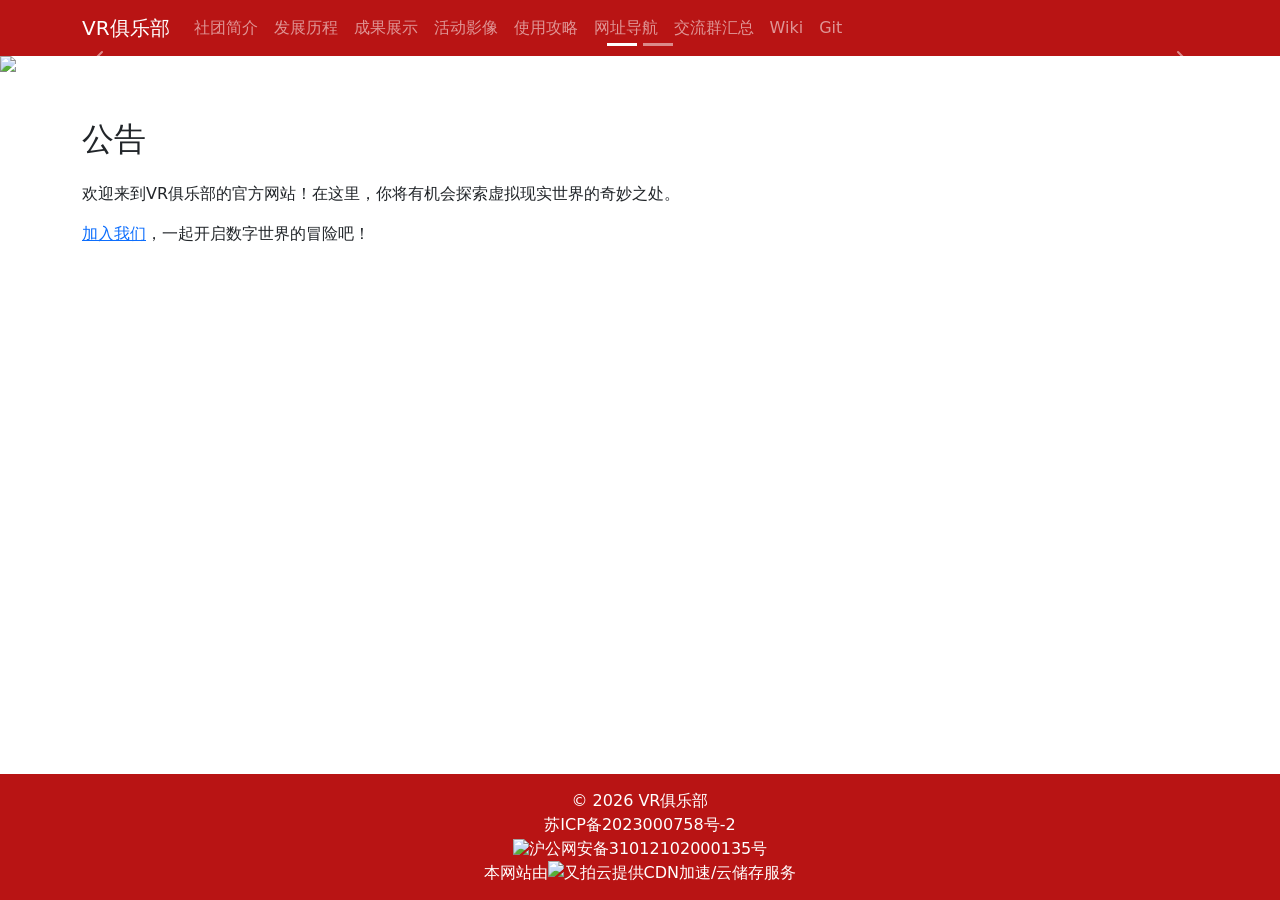
==== index.html @ add3dfec "update dh & qqlink" ====
<!DOCTYPE html>
<html lang="zh-CN">
<head>
    <meta charset="UTF-8">
    <meta name="viewport" content="width=device-width, initial-scale=1.0">
    <title>华东理工大学VR俱乐部</title>
    <link rel="stylesheet" href="https://mirrors.sustech.edu.cn/cdnjs/ajax/libs/bootstrap/5.2.3/css/bootstrap.min.css">
    <style>
        body {
            display: flex;
            flex-direction: column;
            min-height: 100vh;
            margin: 0;
        }

        .content {
            flex: 1;
            padding-bottom: 60px; /* 为页脚腾出空间 */
        }

        footer {
            background-color: #b81414;
            color: #fff;
            text-align: center;
            padding: 15px 0;
            position: relative;
        }
        .logo-img {
            max-width: 66px; /* 调整图片的最大宽度 */
            height: auto;
            vertical-align: middle; /* 垂直居中对齐，使图片与文字对齐 */
            margin-right: 0px; /* 可根据需要调整图片和文字之间的间距 */
        }
    </style>
</head>
<body>
    <nav class="navbar navbar-expand-lg navbar-dark" style="background-color: #b81414;">
        <div class="container">
            <a class="navbar-brand" href="/">VR俱乐部</a>
            <button class="navbar-toggler" type="button" data-bs-toggle="collapse" data-bs-target="#navbarNav" aria-controls="navbarNav" aria-expanded="false" aria-label="Toggle navigation">
                <span class="navbar-toggler-icon"></span>
            </button>
            <div class="collapse navbar-collapse" id="navbarNav">
                <ul class="navbar-nav ml-auto">
                    <li class="nav-item">
                        <a class="nav-link" href="about.html">社团简介</a>
                    </li>
                    <li class="nav-item">
                        <a class="nav-link" href="history.html">发展历程</a>
                    </li>
                    <li class="nav-item">
                        <a class="nav-link" href="cgzs.html">成果展示</a>
                    </li>
                    <li class="nav-item">
                        <a class="nav-link" href="http://pan-xw.ecustvr.top/s/47Ik">活动影像</a>
                    </li>
                    <li class="nav-item">
                        <a class="nav-link" href="https://mp.weixin.qq.com/mp/appmsgalbum?action=getalbum&__biz=MzIzMDU3NzQ1MQ==&scene=1&album_id=2927847544494440450&count=3#wechat_redirect">使用攻略</a>
                    </li>
                    <li class="nav-item">
                        <a class="nav-link" href="dh.html">网址导航</a>
                    </li>
                    <li class="nav-item">
                        <a class="nav-link" href="qq-groups.html">交流群汇总</a>
                    </li>
                    <li class="nav-item">
                        <a class="nav-link" href="https://wiki.ecustvr.top/">Wiki</a>
                    </li>
                    <li class="nav-item">
                        <a class="nav-link" href="http://git.ecustvr.top/">Git</a>
                    </li>
                </ul>
            </div>
        </div>
    </nav>

    <!-- 轮播 -->
    <div id="demo" class="carousel slide" data-bs-ride="carousel">
    
        <!-- 指示符 -->
        <div class="carousel-indicators">
            <button type="button" data-bs-target="#demo" data-bs-slide-to="0" class="active"></button>
            <button type="button" data-bs-target="#demo" data-bs-slide-to="1"></button>
        </div>
        
        <!-- 轮播图片 -->
        <div class="carousel-inner">
            <div class="carousel-item active">
            <a target="_blank" href="https://qm.qq.com/q/fnVh1usmPK"><img decoding="async" src="img/cover1.png" class="d-block" style="width:100%"></a>
            </div>
            <div class="carousel-item">
            <a target="_blank" href="https://qm.qq.com/q/fnVh1usmPK"><img decoding="async" src="img/cover2.png" class="d-block" style="width:100%"></a>
            </div>
        </div>
        
        <!-- 左右切换按钮 -->
        <button class="carousel-control-prev" type="button" data-bs-target="#demo" data-bs-slide="prev">
            <span class="carousel-control-prev-icon"></span>
        </button>
        <button class="carousel-control-next" type="button" data-bs-target="#demo" data-bs-slide="next">
            <span class="carousel-control-next-icon"></span>
        </button>
    </div>

    <div class="content container py-5">
        <h2 class="mb-4">公告</h2>
        <p>欢迎来到VR俱乐部的官方网站！在这里，你将有机会探索虚拟现实世界的奇妙之处。</p>
        <p><a target="_blank" href="https://qm.qq.com/q/fnVh1usmPK">加入我们</a>，一起开启数字世界的冒险吧！</p>
    </div>
    
    <footer>
        <script type="text/javascript">
            var currentYear = new Date().getFullYear();
            document.write('&copy; ' + currentYear + ' VR俱乐部 <a class="nav-link" href="https://beian.miit.gov.cn/" target="_blank">苏ICP备2023000758号-2</a> <a class="nav-link" target="_blank" href="https://www.beian.gov.cn/portal/registerSystemInfo?recordcode=31012102000135" style="display:inline-block;text-decoration:none;height:20px;line-height:20px;"><img src="https://beian.mps.gov.cn/img/ghs.png" style="float:left;"/>沪公网安备31012102000135号</p></a><a class="nav-link" href="https://www.upyun.com/?utm_source=lianmeng&utm_medium=referral" target="_blank">本网站由<img src="/img/upyun.png" alt="又拍云" class="logo-img img-fluid">提供CDN加速/云储存服务</a>');
        </script>
    </footer>

    <script src="https://mirrors.sustech.edu.cn/cdnjs/ajax/libs/popper.js/2.10.2/umd/popper.min.js"></script>
    <script src="https://mirrors.sustech.edu.cn/cdnjs/ajax/libs/bootstrap/5.2.3/js/bootstrap.min.js"></script>
</body>
</html>
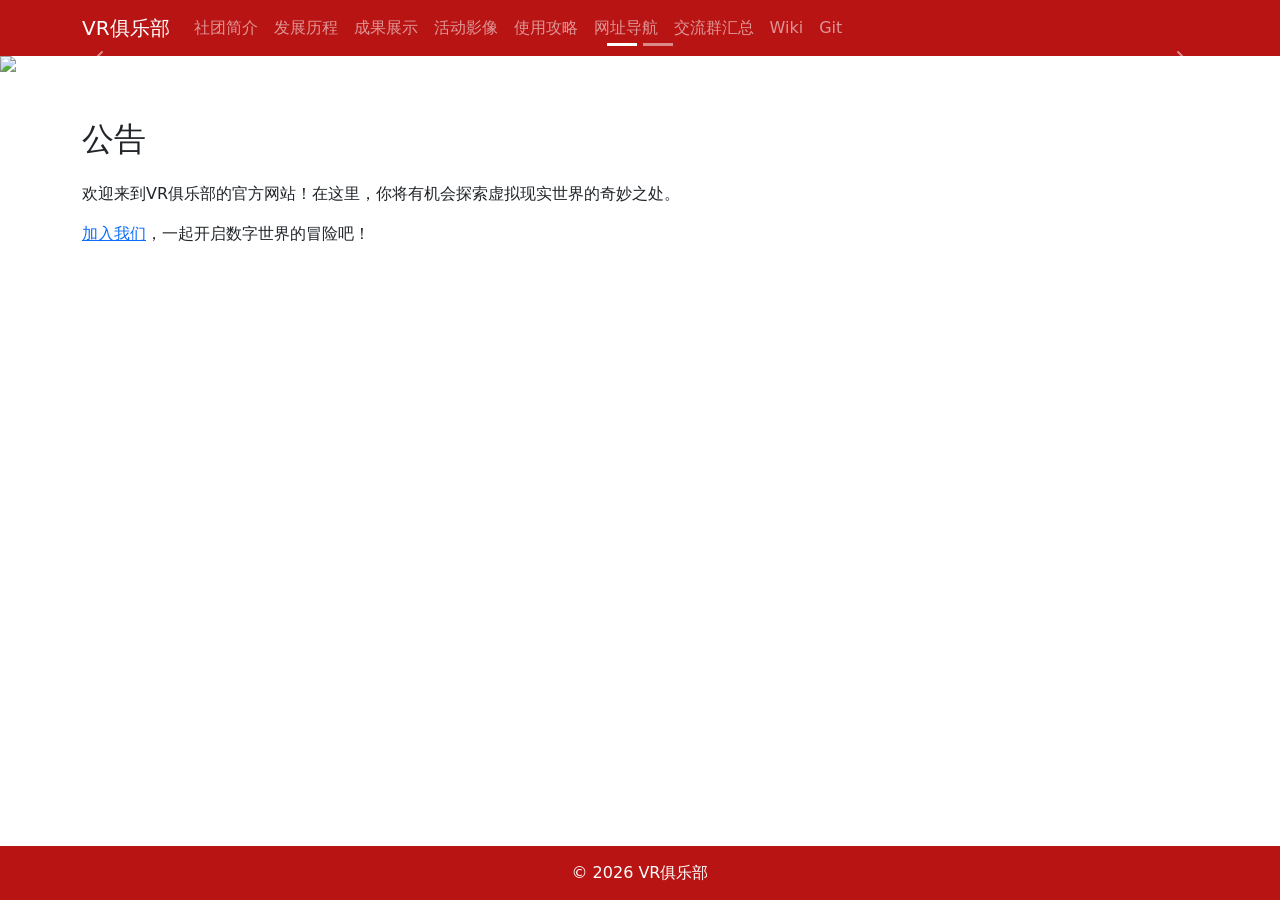
==== commit c1e34740: "备案号条件显示" ====
--- a/index.html
+++ b/index.html
@@ -111,7 +111,16 @@
     <footer>
         <script type="text/javascript">
             var currentYear = new Date().getFullYear();
-            document.write('&copy; ' + currentYear + ' VR俱乐部 <a class="nav-link" href="https://beian.miit.gov.cn/" target="_blank">苏ICP备2023000758号-2</a> <a class="nav-link" target="_blank" href="https://www.beian.gov.cn/portal/registerSystemInfo?recordcode=31012102000135" style="display:inline-block;text-decoration:none;height:20px;line-height:20px;"><img src="https://beian.mps.gov.cn/img/ghs.png" style="float:left;"/>沪公网安备31012102000135号</p></a><a class="nav-link" href="https://www.upyun.com/?utm_source=lianmeng&utm_medium=referral" target="_blank">本网站由<img src="/img/upyun.png" alt="又拍云" class="logo-img img-fluid">提供CDN加速/云储存服务</a>');
+            var hostname = window.location.hostname;
+            var footerContent = '&copy; ' + currentYear + ' VR俱乐部 ';
+            
+            // 只在www.ecustvr.top域名下显示备案号以及赞助信息
+            if (hostname === 'www.ecustvr.top') {
+                footerContent += '<a class="nav-link" href="https://beian.miit.gov.cn/" target="_blank">苏ICP备2023000758号-2</a> <a class="nav-link" target="_blank" href="https://www.beian.gov.cn/portal/registerSystemInfo?recordcode=31012102000135" style="display:inline-block;text-decoration:none;height:20px;line-height:20px;"><img src="https://beian.mps.gov.cn/img/ghs.png" style="float:left;"/>沪公网安备31012102000135号</p></a>';
+                footerContent += '<a class="nav-link" href="https://www.upyun.com/?utm_source=lianmeng&utm_medium=referral" target="_blank">本网站由<img src="/img/upyun.png" alt="又拍云" class="logo-img img-fluid">提供CDN加速/云储存服务</a>';
+            }
+            
+            document.write(footerContent);
         </script>
     </footer>
 
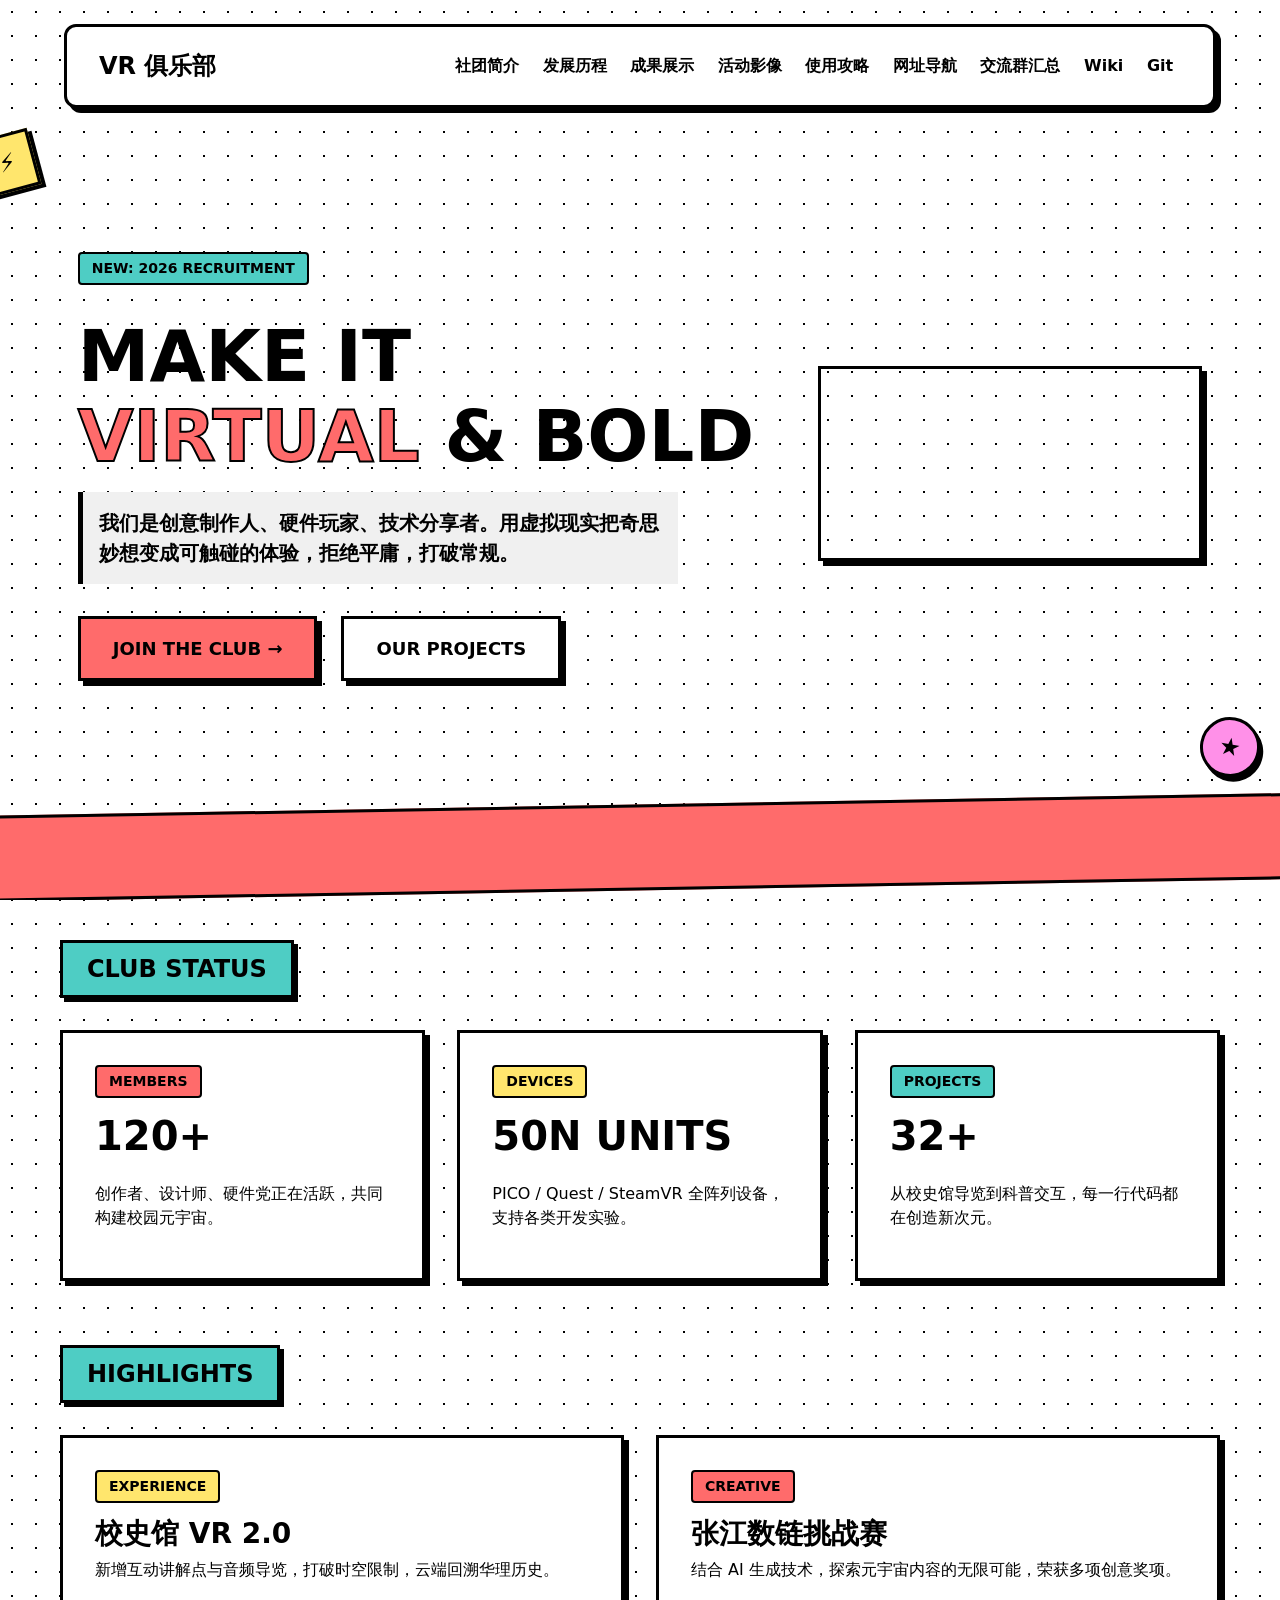
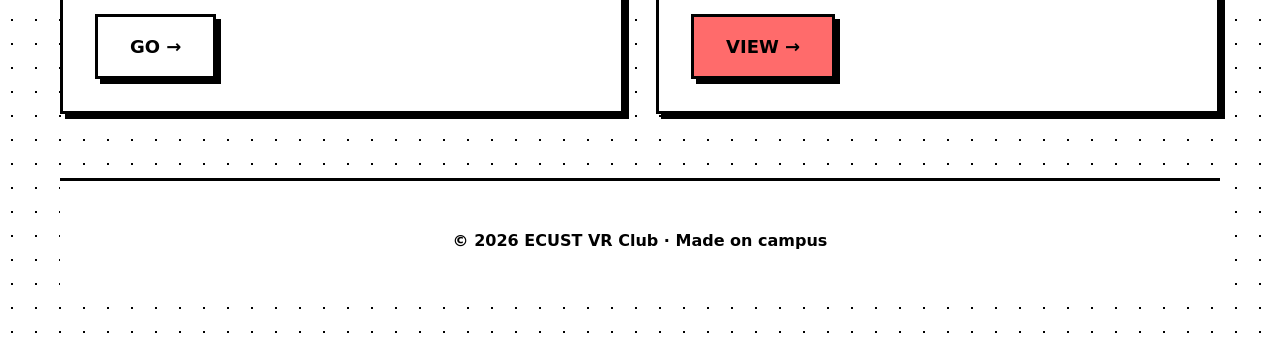
==== commit 0ea0deb0: "新时代" ====
--- a/index.html
+++ b/index.html
@@ -1,130 +1,130 @@
-<!DOCTYPE html>
+﻿<!DOCTYPE html>
 <html lang="zh-CN">
 <head>
     <meta charset="UTF-8">
     <meta name="viewport" content="width=device-width, initial-scale=1.0">
     <title>华东理工大学VR俱乐部</title>
     <link rel="stylesheet" href="https://mirrors.sustech.edu.cn/cdnjs/ajax/libs/bootstrap/5.2.3/css/bootstrap.min.css">
-    <style>
-        body {
-            display: flex;
-            flex-direction: column;
-            min-height: 100vh;
-            margin: 0;
-        }
-
-        .content {
-            flex: 1;
-            padding-bottom: 60px; /* 为页脚腾出空间 */
-        }
-
-        footer {
-            background-color: #b81414;
-            color: #fff;
-            text-align: center;
-            padding: 15px 0;
-            position: relative;
-        }
-        .logo-img {
-            max-width: 66px; /* 调整图片的最大宽度 */
-            height: auto;
-            vertical-align: middle; /* 垂直居中对齐，使图片与文字对齐 */
-            margin-right: 0px; /* 可根据需要调整图片和文字之间的间距 */
-        }
-    </style>
+    <link rel="stylesheet" href="css/brutal.css">
+    <link rel="stylesheet" href="css/decorations.css">
 </head>
 <body>
-    <nav class="navbar navbar-expand-lg navbar-dark" style="background-color: #b81414;">
-        <div class="container">
-            <a class="navbar-brand" href="/">VR俱乐部</a>
-            <button class="navbar-toggler" type="button" data-bs-toggle="collapse" data-bs-target="#navbarNav" aria-controls="navbarNav" aria-expanded="false" aria-label="Toggle navigation">
-                <span class="navbar-toggler-icon"></span>
-            </button>
-            <div class="collapse navbar-collapse" id="navbarNav">
-                <ul class="navbar-nav ml-auto">
-                    <li class="nav-item">
-                        <a class="nav-link" href="about.html">社团简介</a>
-                    </li>
-                    <li class="nav-item">
-                        <a class="nav-link" href="history.html">发展历程</a>
-                    </li>
-                    <li class="nav-item">
-                        <a class="nav-link" href="cgzs.html">成果展示</a>
-                    </li>
-                    <li class="nav-item">
-                        <a class="nav-link" href="http://pan-xw.ecustvr.top/s/47Ik">活动影像</a>
-                    </li>
-                    <li class="nav-item">
-                        <a class="nav-link" href="https://mp.weixin.qq.com/mp/appmsgalbum?action=getalbum&__biz=MzIzMDU3NzQ1MQ==&scene=1&album_id=2927847544494440450&count=3#wechat_redirect">使用攻略</a>
-                    </li>
-                    <li class="nav-item">
-                        <a class="nav-link" href="dh.html">网址导航</a>
-                    </li>
-                    <li class="nav-item">
-                        <a class="nav-link" href="qq-groups.html">交流群汇总</a>
-                    </li>
-                    <li class="nav-item">
-                        <a class="nav-link" href="https://wiki.ecustvr.top/">Wiki</a>
-                    </li>
-                    <li class="nav-item">
-                        <a class="nav-link" href="http://git.ecustvr.top/">Git</a>
-                    </li>
-                </ul>
+    <div class="nb-landing">
+        <nav class="nb-nav">
+            <a class="navbar-brand" href="index.html">VR 俱乐部</a>
+            <div class="d-flex flex-wrap gap-2">
+                <a class="nav-link" href="about.html">社团简介</a>
+                <a class="nav-link" href="history.html">发展历程</a>
+                <a class="nav-link" href="cgzs.html">成果展示</a>
+                <a class="nav-link" href="hdyx.html">活动影像</a>
+                <a class="nav-link" href="notice.html">使用攻略</a>
+                <a class="nav-link" href="dh.html">网址导航</a>
+                <a class="nav-link" href="qq-groups.html">交流群汇总</a>
+                <a class="nav-link" target="_blank" href="https://wiki.ecustvr.top/">Wiki</a>
+                <a class="nav-link" target="_blank" href="http://git.ecustvr.top/">Git</a>
+            </div>
+        </nav>
+
+        <header class="nb-hero">
+            <div class="nb-sticker sticker-1">⚡</div>
+            
+            <div class="nb-hero-content">
+                <span class="nb-chip nb-chip-blue" style="margin-bottom: 2rem; width: fit-content;">NEW: 2026 RECRUITMENT</span>
+                
+                <h1>MAKE IT <br><span style="color: var(--primary); -webkit-text-stroke: 2px var(--ink); background: transparent; border: none; box-shadow: none; transform: none; padding: 0;">VIRTUAL</span> & BOLD</h1>
+                
+                <p>我们是创意制作人、硬件玩家、技术分享者。用虚拟现实把奇思妙想变成可触碰的体验，拒绝平庸，打破常规。</p>
+                
+                <div class="d-flex flex-wrap gap-4">
+                    <a class="nb-btn primary" target="_blank" href="https://qm.qq.com/q/fnVh1usmPK">JOIN THE CLUB →</a>
+                    <a class="nb-btn secondary" href="cgzs.html">OUR PROJECTS</a>
+                </div>
+            </div>
+            
+            <div class="nb-hero-video">
+                <video autoplay muted loop playsinline id="hero-video">
+                    <source src="img/VR社宣传视频.mp4" type="video/mp4">
+                </video>
+            </div>
+
+            <div class="nb-sticker sticker-2">★</div>
+        </header>
+
+        <div class="nb-marquee">
+            <div class="nb-marquee-content">
+                VR CLUB ★ CREATIVE ★ TECHNOLOGY ★ UNITY ★ UNREAL ★ WEBXR ★ INTERACTIVE ★ DESIGN ★ HARDWARE ★ VR CLUB ★ CREATIVE ★ TECHNOLOGY ★ UNITY ★ UNREAL ★ WEBXR ★ INTERACTIVE ★ DESIGN ★ HARDWARE ★
             </div>
         </div>
-    </nav>
-
-    <!-- 轮播 -->
-    <div id="demo" class="carousel slide" data-bs-ride="carousel">
-    
-        <!-- 指示符 -->
-        <div class="carousel-indicators">
-            <button type="button" data-bs-target="#demo" data-bs-slide-to="0" class="active"></button>
-            <button type="button" data-bs-target="#demo" data-bs-slide-to="1"></button>
-        </div>
-        
-        <!-- 轮播图片 -->
-        <div class="carousel-inner">
-            <div class="carousel-item active">
-            <a target="_blank" href="https://qm.qq.com/q/fnVh1usmPK"><img decoding="async" src="img/cover1.png" class="d-block" style="width:100%"></a>
-            </div>
-            <div class="carousel-item">
-            <a target="_blank" href="https://qm.qq.com/q/fnVh1usmPK"><img decoding="async" src="img/cover2.png" class="d-block" style="width:100%"></a>
-            </div>
-        </div>
-        
-        <!-- 左右切换按钮 -->
-        <button class="carousel-control-prev" type="button" data-bs-target="#demo" data-bs-slide="prev">
-            <span class="carousel-control-prev-icon"></span>
-        </button>
-        <button class="carousel-control-next" type="button" data-bs-target="#demo" data-bs-slide="next">
-            <span class="carousel-control-next-icon"></span>
-        </button>
     </div>
 
-    <div class="content container py-5">
-        <h2 class="mb-4">公告</h2>
-        <p>欢迎来到VR俱乐部的官方网站！在这里，你将有机会探索虚拟现实世界的奇妙之处。</p>
-        <p><a target="_blank" href="https://qm.qq.com/q/fnVh1usmPK">加入我们</a>，一起开启数字世界的冒险吧！</p>
+    <div class="nb-shell">
+        <section class="nb-section">
+            <span class="nb-title">CLUB STATUS</span>
+            <div class="nb-grid">
+                <div class="nb-card">
+                    <div class="nb-chip nb-chip-pink">MEMBERS</div>
+                    <h2>120+</h2>
+                    <p>创作者、设计师、硬件党正在活跃，共同构建校园元宇宙。</p>
+                </div>
+                <div class="nb-card">
+                    <div class="nb-chip nb-chip-yellow">DEVICES</div>
+                    <h2>50n UNITS</h2>
+                    <p>PICO / Quest / SteamVR 全阵列设备，支持各类开发实验。</p>
+                </div>
+                <div class="nb-card">
+                    <div class="nb-chip nb-chip-blue">PROJECTS</div>
+                    <h2>32+</h2>
+                    <p>从校史馆导览到科普交互，每一行代码都在创造新次元。</p>
+                </div>
+            </div>
+        </section>
+
+        <section class="nb-section">
+            <span class="nb-title">HIGHLIGHTS</span>
+            <div class="nb-grid">
+                <div class="nb-card">
+                    <div class="nb-chip nb-chip-yellow">EXPERIENCE</div>
+                    <h3>校史馆 VR 2.0</h3>
+                    <p>新增互动讲解点与音频导览，打破时空限制，云端回溯华理历史。</p>
+                    <a class="nb-btn secondary mt-3" target="_blank" href="https://www.720yun.com/t/b0vksq1bpqw?scene_id=48714823">GO →</a>
+                </div>
+                <div class="nb-card">
+                    <div class="nb-chip nb-chip-pink">CREATIVE</div>
+                    <h3>张江数链挑战赛</h3>
+                    <p>结合 AI 生成技术，探索元宇宙内容的无限可能，荣获多项创意奖项。</p>
+                    <a class="nb-btn primary mt-3" target="_blank" href="https://news.qq.com/rain/a/20241129A083DP00">VIEW →</a>
+                </div>
+            </div>
+        </section>
+
+        <footer class="nb-foot" id="footer"></footer>
     </div>
-    
-    <footer>
-        <script type="text/javascript">
-            var currentYear = new Date().getFullYear();
-            var hostname = window.location.hostname;
-            var footerContent = '&copy; ' + currentYear + ' VR俱乐部 ';
-            
-            // 只在www.ecustvr.top域名下显示备案号以及赞助信息
-            if (hostname === 'www.ecustvr.top') {
-                footerContent += '<a class="nav-link" href="https://beian.miit.gov.cn/" target="_blank">苏ICP备2023000758号-2</a> <a class="nav-link" target="_blank" href="https://www.beian.gov.cn/portal/registerSystemInfo?recordcode=31012102000135" style="display:inline-block;text-decoration:none;height:20px;line-height:20px;"><img src="https://beian.mps.gov.cn/img/ghs.png" style="float:left;"/>沪公网安备31012102000135号</p></a>';
-                footerContent += '<a class="nav-link" href="https://www.upyun.com/?utm_source=lianmeng&utm_medium=referral" target="_blank">本网站由<img src="/img/upyun.png" alt="又拍云" class="logo-img img-fluid">提供CDN加速/云储存服务</a>';
-            }
-            
-            document.write(footerContent);
-        </script>
-    </footer>
 
+
+    <script>
+        // 动态生成页脚内容的脚本
+        // 功能说明：
+        // 1. 获取当前年份用于版权声明
+        // 2. 检测当前域名是否为正式域名（www.ecustvr.top）
+        // 3. 如果是正式域名，则在页脚追加备案号、公安备案号和CDN服务商信息
+        // 4. 将生成的页脚内容插入到id为'footer'的DOM元素中
+
+        const year = new Date().getFullYear();
+        const host = window.location.hostname;
+        let footerContent = `© ${year} ECUST VR Club · Made on campus`;
+        if (host === 'www.ecustvr.top') {
+            footerContent += ` · <a href="https://beian.miit.gov.cn/" target="_blank">苏ICP备2023000758号-2</a> · <a href="https://www.beian.gov.cn/portal/registerSystemInfo?recordcode=31012102000135" target="_blank">沪公网安备31012102000135号</a> · <a href="https://cloud.tencent.com/product/teo" target="_blank">CDN by Tencent EdgeOne</a>`;
+        }
+        document.getElementById('footer').innerHTML = footerContent;
+
+        // 设置宣传视频播放速度
+        document.getElementById('hero-video').playbackRate = 0.5;
+    </script>
+
+
+    <!-- Popper.js: Bootstrap 下拉菜单、工具提示等组件的定位引擎 -->
     <script src="https://mirrors.sustech.edu.cn/cdnjs/ajax/libs/popper.js/2.10.2/umd/popper.min.js"></script>
+    <!-- Bootstrap JavaScript: 提供响应式导航栏折叠等交互功能 -->
     <script src="https://mirrors.sustech.edu.cn/cdnjs/ajax/libs/bootstrap/5.2.3/js/bootstrap.min.js"></script>
 </body>
-</html>+</html>
--- a/css/brutal.css
+++ b/css/brutal.css
@@ -0,0 +1,550 @@
+:root {
+  --ink: #000000;
+  --paper: #ffffff;
+  --primary: rgb(255, 107, 107);
+  --accent-yellow: rgb(255, 230, 109);
+  --accent-teal: rgb(78, 205, 196);
+  --accent-pink: rgb(255, 144, 232);
+  --border-width: 3px;
+  --shadow-offset: 5px;
+  --font-sans: "Public Sans", "Inter", system-ui, -apple-system, sans-serif;
+  --font-mono: "JetBrains Mono", monospace;
+  --transition: 150ms cubic-bezier(0.4, 0, 0.2, 1);
+}
+
+* {
+  box-sizing: border-box;
+  margin: 0;
+  padding: 0;
+}
+
+body {
+  font-family: var(--font-sans);
+  background-color: var(--paper);
+  /* Dot pattern background */
+  background-image: radial-gradient(var(--ink) 1px, transparent 0);
+  background-size: 24px 24px;
+  color: var(--ink);
+  line-height: 1.5;
+  overflow-x: hidden;
+}
+
+.nb-shell {
+  max-width: 1200px;
+  margin: 0 auto;
+  padding: 40px 20px;
+}
+
+/* Typography */
+h1, h2, h3, h4 {
+  font-weight: 900;
+  text-transform: uppercase;
+  line-height: 1.1;
+}
+
+h1 { font-size: clamp(2.5rem, 8vw, 4.5rem); margin-bottom: 1rem; }
+h2 { font-size: 2.5rem; margin-bottom: 1.5rem; }
+
+/* Components */
+.nb-landing {
+  height: 100vh;
+  display: flex;
+  flex-direction: column;
+  overflow: hidden;
+  width: 100vw;
+  padding: 0 0 0.3rem;
+}
+
+.nb-nav {
+  display: flex;
+  justify-content: space-between;
+  align-items: center;
+  background: var(--paper);
+  border: var(--border-width) solid var(--ink);
+  padding: 1rem 2rem;
+  margin: 1.5rem 4rem 1rem;
+  border-radius: 12px;
+  box-shadow: var(--shadow-offset) var(--shadow-offset) 0 var(--ink);
+  flex-shrink: 0;
+  z-index: 20;
+}
+
+.navbar-brand {
+  font-size: 1.5rem;
+  font-weight: 900;
+  text-decoration: none;
+  color: var(--ink);
+}
+
+.nav-link {
+  font-weight: 800;
+  text-decoration: none;
+  color: var(--ink);
+  padding: 0.5rem 0.3rem;
+  border: var(--border-width) solid transparent;
+  transition: var(--transition);
+  border-radius: 8px;
+}
+
+.nav-link:hover, .nav-link.active {
+  background: var(--accent-yellow);
+  border-color: var(--ink);
+  box-shadow: 3px 3px 0 var(--ink);
+  transform: translate(-2px, -2px);
+}
+
+.nb-hero {
+  flex-grow: 1;
+  //background: var(--paper);
+  padding: 0 4rem;
+  position: relative;
+  display: flex;
+  flex-direction: row;
+  justify-content: center;
+  align-items: center;
+  gap: 4rem;
+  border: none;
+  border-radius: 0;
+  box-shadow: none;
+  margin-bottom: 0;
+}
+
+.nb-hero-video {
+  flex-shrink: 0;
+}
+
+.nb-hero-video video {
+  width: clamp(280px, 30vw, 480px);
+  height: auto;
+  border: var(--border-width) solid var(--ink);
+  box-shadow: var(--shadow-offset) var(--shadow-offset) 0 var(--ink);
+}
+
+.nb-hero-content {
+  display: flex;
+  flex-direction: column;
+  align-items: flex-start;
+}
+
+.nb-hero h1 {
+  position: relative;
+  z-index: 2;
+}
+
+.nb-hero p {
+  font-size: 1.25rem;
+  font-weight: 600;
+  max-width: 600px;
+  margin-bottom: 2rem;
+  background: #f0f0f0;
+  padding: 1rem;
+  border-left: 5px solid var(--ink);
+}
+
+.nb-btn {
+  display: inline-block;
+  padding: 1rem 2rem;
+  font-size: 1.125rem;
+  font-weight: 900;
+  text-decoration: none;
+  color: var(--ink);
+  background: var(--paper);
+  border: var(--border-width) solid var(--ink);
+  box-shadow: var(--shadow-offset) var(--shadow-offset) 0 var(--ink);
+  transition: var(--transition);
+  cursor: pointer;
+}
+
+.nb-btn.primary { background: var(--primary); }
+.nb-btn.secondary { background: var(--paper); }
+.nb-btn:active {
+  transform: translate(2px, 2px);
+  box-shadow: 2px 2px 0 var(--ink);
+}
+
+.nb-section {
+  margin-bottom: 4rem;
+}
+
+.nb-title {
+  display: inline-block;
+  font-size: 1.5rem;
+  font-weight: 900;
+  background: var(--accent-teal);
+  padding: 0.5rem 1.5rem;
+  border: var(--border-width) solid var(--ink);
+  box-shadow: 4px 4px 0 var(--ink);
+  margin-bottom: 2rem;
+}
+
+.nb-grid {
+  display: grid;
+  grid-template-columns: repeat(auto-fit, minmax(300px, 1fr));
+  gap: 2rem;
+  align-items: start;
+  grid-auto-rows: auto;
+  grid-auto-flow: dense;
+}
+
+.nb-card {
+  background: var(--paper);
+  border: var(--border-width) solid var(--ink);
+  padding: 2rem;
+  box-shadow: var(--shadow-offset) var(--shadow-offset) 0 var(--ink);
+  transition: var(--transition);
+}
+
+/* .nb-card:hover {
+//  transform: translate(-4px, -4px);
+//  box-shadow: 10px 10px 0 var(--ink);
+}
+*/
+
+.nb-chip {
+  display: inline-block;
+  padding: 0.25rem 0.75rem;
+  font-size: 0.875rem;
+  font-weight: 900;
+  border: 2px solid var(--ink);
+  border-radius: 4px;
+  margin-bottom: 1rem;
+}
+
+.nb-chip-pink { background: var(--primary); }
+.nb-chip-yellow { background: var(--accent-yellow); }
+.nb-chip-blue { background: var(--accent-teal); }
+.nb-chip-green { background: var(--accent-pink); }
+
+/* Stickers and Decorative Elements */
+.nb-hero h1 span {
+  display: inline-block;
+  transform: rotate(-2deg);
+  background: var(--accent-yellow);
+  padding: 0 10px;
+  border: var(--border-width) solid var(--ink);
+  box-shadow: 4px 4px 0 var(--ink);
+}
+
+.nb-sticker {
+  position: absolute;
+  padding: 0.5rem 1rem;
+  font-size: 1.5rem;
+  font-weight: 900;
+  border: var(--border-width) solid var(--ink);
+  background: var(--accent-yellow);
+  box-shadow: 4px 4px 0 var(--ink);
+  z-index: 3;
+}
+
+.sticker-1 { 
+  top: 10px; 
+  left: -20px; 
+  transform: rotate(-15deg); 
+  background: var(--accent-yellow); 
+}
+
+.sticker-2 { 
+  bottom: 2rem;
+  right: 20px; 
+  transform: rotate(10deg); 
+  background: var(--accent-pink);
+  border-radius: 50%;
+  width: 60px;
+  height: 60px;
+  display: flex;
+  align-items: center;
+  justify-content: center;
+}
+
+/* Specific button styles for the hero */
+.nb-hero .nb-btn.primary {
+  background: var(--primary);
+}
+
+/* Hover & Active States */
+.nb-card, .nb-btn, .nb-nav, .nb-title, .nb-sticker {
+  transition: transform 150ms ease, box-shadow 150ms ease;
+}
+
+.nb-card:hover {
+  transform: translate(-4px, -4px) rotate(0.1deg);
+  box-shadow: 12px 12px 0 var(--ink);
+}
+
+.nb-img {
+  width: 100%;
+  height: auto;
+  border: var(--border-width) solid var(--ink);
+  box-shadow: 4px 4px 0 var(--ink);
+}
+
+.nb-divider {
+  height: 2px;
+  background: var(--ink);
+  margin: 1.5rem 0;
+}
+
+/* Input */
+.nb-input {
+  width: 100%;
+  padding: 1rem 1.5rem;
+  font-size: 1rem;
+  font-weight: 600;
+  font-family: var(--font-sans);
+  border: var(--border-width) solid var(--ink);
+  box-shadow: var(--shadow-offset) var(--shadow-offset) 0 var(--ink);
+  outline: none;
+  transition: var(--transition);
+  margin-top: 1rem;
+}
+
+.nb-input:focus {
+  box-shadow: 8px 8px 0 var(--ink);
+  transform: translate(-2px, -2px);
+}
+
+/* Link List */
+.nb-link-list {
+  display: flex;
+  flex-direction: column;
+  gap: 1.5rem;
+}
+
+.nb-link-category {
+  font-size: 1.5rem;
+  font-weight: 900;
+  background: var(--accent-teal);
+  padding: 0.5rem 1rem;
+  border: var(--border-width) solid var(--ink);
+  box-shadow: 4px 4px 0 var(--ink);
+  display: inline-block;
+  width: fit-content;
+  margin-top: 1rem;
+}
+
+.nb-link-group {
+  display: flex;
+  flex-wrap: wrap;
+  gap: 1rem;
+}
+
+.nb-link-item {
+  width: 280px;
+}
+
+.nb-link-item a {
+  display: block;
+  padding: 0.875rem 1rem;
+  font-weight: 700;
+  text-decoration: none;
+  color: var(--ink);
+  background: var(--paper);
+  border: var(--border-width) solid var(--ink);
+  box-shadow: 4px 4px 0 var(--ink);
+  transition: var(--transition);
+}
+
+.nb-link-item a:hover {
+  transform: translate(-2px, -2px);
+  box-shadow: 6px 6px 0 var(--ink);
+  background: var(--accent-yellow);
+}
+
+/* Filter Tags */
+.nb-filter-tags {
+  display: flex;
+  flex-wrap: wrap;
+  gap: 0.75rem;
+  margin-top: 1rem;
+}
+
+.nb-filter-btn {
+  padding: 0.5rem 1rem;
+  font-size: 0.875rem;
+  font-weight: 800;
+  font-family: var(--font-sans);
+  color: var(--ink);
+  background: var(--paper);
+  border: var(--border-width) solid var(--ink);
+  box-shadow: 4px 4px 0 var(--ink);
+  cursor: pointer;
+  transition: var(--transition);
+}
+
+.nb-filter-btn:hover {
+  transform: translate(-2px, -2px);
+  box-shadow: 6px 6px 0 var(--ink);
+}
+
+.nb-filter-btn.active {
+  background: var(--accent-teal);
+}
+
+/* Group Card */
+.nb-group-card {
+  display: flex;
+  gap: 1rem;
+  align-items: flex-start;
+}
+
+.nb-group-avatar {
+  flex-shrink: 0;
+}
+
+.nb-group-avatar img {
+  width: 60px;
+  height: 60px;
+  object-fit: cover;
+  border: var(--border-width) solid var(--ink);
+}
+
+.nb-group-info {
+  flex: 1;
+  min-width: 0;
+}
+
+.nb-group-info h4 {
+  font-size: 1rem;
+  font-weight: 900;
+  margin-bottom: 0.25rem;
+}
+
+.nb-group-id {
+  font-size: 0.8rem;
+  color: #666;
+  margin-bottom: 0.5rem;
+}
+
+.nb-group-desc {
+  font-size: 0.9rem;
+  color: #444;
+  margin-bottom: 0.5rem;
+  display: -webkit-box;
+  -webkit-line-clamp: 2;
+  -webkit-box-orient: vertical;
+  overflow: hidden;
+}
+
+.nb-group-meta {
+  font-size: 0.8rem;
+  color: #666;
+  margin: 0;
+}
+
+.nb-group-actions {
+  display: flex;
+  flex-direction: column;
+  gap: 0.5rem;
+  flex-shrink: 0;
+}
+
+.nb-group-actions .nb-btn {
+  padding: 0.5rem 1rem;
+  font-size: 0.875rem;
+}
+
+/* Toast */
+.nb-toast {
+  position: fixed;
+  bottom: 20px;
+  left: 50%;
+  transform: translateX(-50%) translateY(100px);
+  background: var(--accent-teal);
+  color: var(--ink);
+  padding: 0.75rem 1.5rem;
+  font-weight: 700;
+  border: var(--border-width) solid var(--ink);
+  box-shadow: 4px 4px 0 var(--ink);
+  opacity: 0;
+  transition: transform 0.3s ease, opacity 0.3s ease;
+  z-index: 1000;
+}
+
+.nb-toast.show {
+  transform: translateX(-50%) translateY(0);
+  opacity: 1;
+}
+
+@media (max-width: 768px) {
+  .nb-group-card {
+    flex-direction: column;
+    align-items: center;
+    text-align: center;
+  }
+  .nb-group-actions {
+    flex-direction: row;
+  }
+}
+
+.nb-btn:hover {
+  transform: translateY(-4px) rotate(-1deg);
+  box-shadow: 10px 10px 0 var(--ink);
+  color: var(--ink); /* 强制保持文字颜色为黑色 */
+}
+
+.nb-btn:active, .nb-card:active {
+  transform: translate(2px, 2px);
+  box-shadow: 2px 2px 0 var(--ink);
+}
+
+/* Marquee / Ribbon */
+.nb-marquee {
+  width: 150%;
+  background: var(--primary);
+  color: var(--paper);
+  padding: 1rem 0 1rem;
+  overflow: visible;
+  white-space: nowrap;
+  border-top: var(--border-width) solid var(--ink);
+  border-bottom: var(--border-width) solid var(--ink);
+  flex-shrink: 0;
+  z-index: 10;
+  position: relative;
+  top: -10px;
+  left: -10px;
+  transform: rotate(-1deg);
+
+}
+
+.nb-marquee-content {
+  display: inline-block;
+  animation: marquee 30s linear infinite;
+  font-size: 2rem;
+  font-weight: 900;
+  text-transform: uppercase;
+  letter-spacing: 2px;
+  transform: skewY(-10deg);
+}
+
+@keyframes marquee {
+  from { transform: translateX(0); }
+  to { transform: translateX(-50%); }
+}
+
+.nb-foot {
+  text-align: center;
+  padding: 3rem;
+  font-weight: 800;
+  border-top: var(--border-width) solid var(--ink);
+  background: var(--paper);
+  margin-top: 4rem;
+}
+
+@media (max-width: 768px) {
+  .nb-nav { 
+    padding: 1rem; 
+    margin: 1rem;
+    flex-direction: column;
+    gap: 1rem;
+  }
+  .nb-hero { 
+    padding: 0 2rem; 
+    flex-direction: column;
+    gap: 2rem;
+  }
+  .nb-hero-video video {
+    width: 100%;
+    max-width: 300px;
+  }
+  .nb-grid { grid-template-columns: 1fr; }
+}
--- a/css/decorations.css
+++ b/css/decorations.css
@@ -0,0 +1,334 @@
+/**
+ * Decorations.css - Neo-Brutalism 装饰性元素集合
+ * 用于为页面添加各种装饰性视觉元素
+ */
+
+/* ========================================
+   基础贴纸样式
+   ======================================== */
+.nb-sticker {
+  position: absolute;
+  padding: 0.5rem 1rem;
+  font-size: 1.5rem;
+  font-weight: 900;
+  border: var(--border-width) solid var(--ink);
+  background: var(--accent-yellow);
+  box-shadow: 4px 4px 0 var(--ink);
+  z-index: 3;
+  user-select: none;
+}
+
+/* 贴纸位置变体 */
+.sticker-1 { 
+  top: 10px; 
+  left: -20px; 
+  transform: rotate(-15deg); 
+  background: var(--accent-yellow); 
+}
+
+.sticker-2 { 
+  bottom: 2rem;
+  right: 20px; 
+  transform: rotate(10deg); 
+  background: var(--accent-pink);
+  border-radius: 50%;
+  width: 60px;
+  height: 60px;
+  display: flex;
+  align-items: center;
+  justify-content: center;
+}
+
+.sticker-3 {
+  top: 50%;
+  right: -15px;
+  transform: rotate(5deg);
+  background: var(--accent-teal);
+}
+
+.sticker-4 {
+  bottom: 10px;
+  left: 30px;
+  transform: rotate(-8deg);
+  background: var(--primary);
+}
+
+/* ========================================
+   圆形贴纸
+   ======================================== */
+.nb-sticker-circle {
+  position: absolute;
+  width: 50px;
+  height: 50px;
+  border-radius: 50%;
+  border: var(--border-width) solid var(--ink);
+  box-shadow: 4px 4px 0 var(--ink);
+  display: flex;
+  align-items: center;
+  justify-content: center;
+  font-size: 1.25rem;
+  font-weight: 900;
+  z-index: 3;
+  user-select: none;
+}
+
+.nb-sticker-circle.small { width: 40px; height: 40px; font-size: 1rem; }
+.nb-sticker-circle.large { width: 70px; height: 70px; font-size: 1.75rem; }
+
+.nb-sticker-circle.yellow { background: var(--accent-yellow); }
+.nb-sticker-circle.pink { background: var(--accent-pink); }
+.nb-sticker-circle.teal { background: var(--accent-teal); }
+.nb-sticker-circle.red { background: var(--primary); }
+
+/* ========================================
+   方形标签
+   ======================================== */
+.nb-sticker-tag {
+  position: absolute;
+  padding: 0.375rem 0.75rem;
+  font-size: 0.875rem;
+  font-weight: 900;
+  text-transform: uppercase;
+  letter-spacing: 1px;
+  border: var(--border-width) solid var(--ink);
+  box-shadow: 3px 3px 0 var(--ink);
+  z-index: 3;
+  user-select: none;
+}
+
+.nb-sticker-tag.yellow { background: var(--accent-yellow); }
+.nb-sticker-tag.pink { background: var(--accent-pink); }
+.nb-sticker-tag.teal { background: var(--accent-teal); }
+.nb-sticker-tag.red { background: var(--primary); }
+
+/* ========================================
+   装饰性条纹
+   ======================================== */
+.nb-stripe {
+  position: absolute;
+  height: 8px;
+  background: repeating-linear-gradient(
+    90deg,
+    var(--ink) 0px,
+    var(--ink) 10px,
+    var(--accent-yellow) 10px,
+    var(--accent-yellow) 20px
+  );
+  border: 2px solid var(--ink);
+  z-index: 2;
+}
+
+.nb-stripe.horizontal { width: 100px; }
+.nb-stripe.vertical { 
+  width: 8px; 
+  height: 100px;
+  background: repeating-linear-gradient(
+    0deg,
+    var(--ink) 0px,
+    var(--ink) 10px,
+    var(--accent-yellow) 10px,
+    var(--accent-yellow) 20px
+  );
+}
+
+/* ========================================
+   装饰性圆点
+   ======================================== */
+.nb-dot {
+  position: absolute;
+  width: 12px;
+  height: 12px;
+  border-radius: 50%;
+  background: var(--ink);
+  z-index: 2;
+}
+
+.nb-dot.small { width: 8px; height: 8px; }
+.nb-dot.large { width: 20px; height: 20px; }
+
+.nb-dot.yellow { background: var(--accent-yellow); border: 2px solid var(--ink); }
+.nb-dot.pink { background: var(--accent-pink); border: 2px solid var(--ink); }
+.nb-dot.teal { background: var(--accent-teal); border: 2px solid var(--ink); }
+.nb-dot.red { background: var(--primary); border: 2px solid var(--ink); }
+
+/* 圆点组 */
+.nb-dots {
+  position: absolute;
+  display: flex;
+  gap: 6px;
+  z-index: 2;
+}
+
+.nb-dots.vertical { flex-direction: column; }
+
+/* ========================================
+   装饰性十字
+   ======================================== */
+.nb-cross {
+  position: absolute;
+  width: 24px;
+  height: 24px;
+  z-index: 2;
+}
+
+.nb-cross::before,
+.nb-cross::after {
+  content: '';
+  position: absolute;
+  background: var(--ink);
+}
+
+.nb-cross::before {
+  width: 100%;
+  height: 4px;
+  top: 50%;
+  transform: translateY(-50%);
+}
+
+.nb-cross::after {
+  width: 4px;
+  height: 100%;
+  left: 50%;
+  transform: translateX(-50%);
+}
+
+.nb-cross.small { width: 16px; height: 16px; }
+.nb-cross.large { width: 36px; height: 36px; }
+
+/* ========================================
+   装饰性箭头
+   ======================================== */
+.nb-arrow {
+  position: absolute;
+  font-size: 2rem;
+  font-weight: 900;
+  color: var(--ink);
+  z-index: 2;
+  user-select: none;
+}
+
+.nb-arrow.up::after { content: '↑'; }
+.nb-arrow.down::after { content: '↓'; }
+.nb-arrow.left::after { content: '←'; }
+.nb-arrow.right::after { content: '→'; }
+
+/* ========================================
+   装饰性波浪线
+   ======================================== */
+.nb-wave {
+  position: absolute;
+  width: 100px;
+  height: 20px;
+  background: url("data:image/svg+xml,%3Csvg xmlns='http://www.w3.org/2000/svg' viewBox='0 0 100 20'%3E%3Cpath d='M0 10 Q 12.5 0, 25 10 T 50 10 T 75 10 T 100 10' fill='none' stroke='%23000' stroke-width='3'/%3E%3C/svg%3E") repeat-x;
+  z-index: 2;
+}
+
+/* ========================================
+   装饰性星星
+   ======================================== */
+.nb-star {
+  position: absolute;
+  font-size: 1.5rem;
+  z-index: 2;
+  user-select: none;
+}
+
+.nb-star::after { content: '★'; }
+.nb-star.outline::after { content: '☆'; }
+.nb-star.small { font-size: 1rem; }
+.nb-star.large { font-size: 2.5rem; }
+
+.nb-star.yellow { color: var(--accent-yellow); -webkit-text-stroke: 1px var(--ink); }
+.nb-star.pink { color: var(--accent-pink); -webkit-text-stroke: 1px var(--ink); }
+.nb-star.teal { color: var(--accent-teal); -webkit-text-stroke: 1px var(--ink); }
+
+/* ========================================
+   装饰性闪电
+   ======================================== */
+.nb-bolt {
+  position: absolute;
+  font-size: 2rem;
+  z-index: 2;
+  user-select: none;
+}
+
+.nb-bolt::after { content: '⚡'; }
+.nb-bolt.small { font-size: 1.25rem; }
+.nb-bolt.large { font-size: 3rem; }
+
+/* ========================================
+   装饰性角标
+   ======================================== */
+.nb-corner {
+  position: absolute;
+  width: 0;
+  height: 0;
+  z-index: 2;
+}
+
+.nb-corner.top-left {
+  top: 0;
+  left: 0;
+  border-top: 40px solid var(--accent-yellow);
+  border-right: 40px solid transparent;
+}
+
+.nb-corner.top-right {
+  top: 0;
+  right: 0;
+  border-top: 40px solid var(--accent-yellow);
+  border-left: 40px solid transparent;
+}
+
+.nb-corner.bottom-left {
+  bottom: 0;
+  left: 0;
+  border-bottom: 40px solid var(--accent-yellow);
+  border-right: 40px solid transparent;
+}
+
+.nb-corner.bottom-right {
+  bottom: 0;
+  right: 0;
+  border-bottom: 40px solid var(--accent-yellow);
+  border-left: 40px solid transparent;
+}
+
+/* ========================================
+   动画效果
+   ======================================== */
+.nb-float {
+  animation: nb-float 3s ease-in-out infinite;
+}
+
+@keyframes nb-float {
+  0%, 100% { transform: translateY(0); }
+  50% { transform: translateY(-10px); }
+}
+
+.nb-pulse {
+  animation: nb-pulse 2s ease-in-out infinite;
+}
+
+@keyframes nb-pulse {
+  0%, 100% { transform: scale(1); }
+  50% { transform: scale(1.1); }
+}
+
+.nb-wiggle {
+  animation: nb-wiggle 1s ease-in-out infinite;
+}
+
+@keyframes nb-wiggle {
+  0%, 100% { transform: rotate(-5deg); }
+  50% { transform: rotate(5deg); }
+}
+
+.nb-spin {
+  animation: nb-spin 4s linear infinite;
+}
+
+@keyframes nb-spin {
+  from { transform: rotate(0deg); }
+  to { transform: rotate(360deg); }
+}
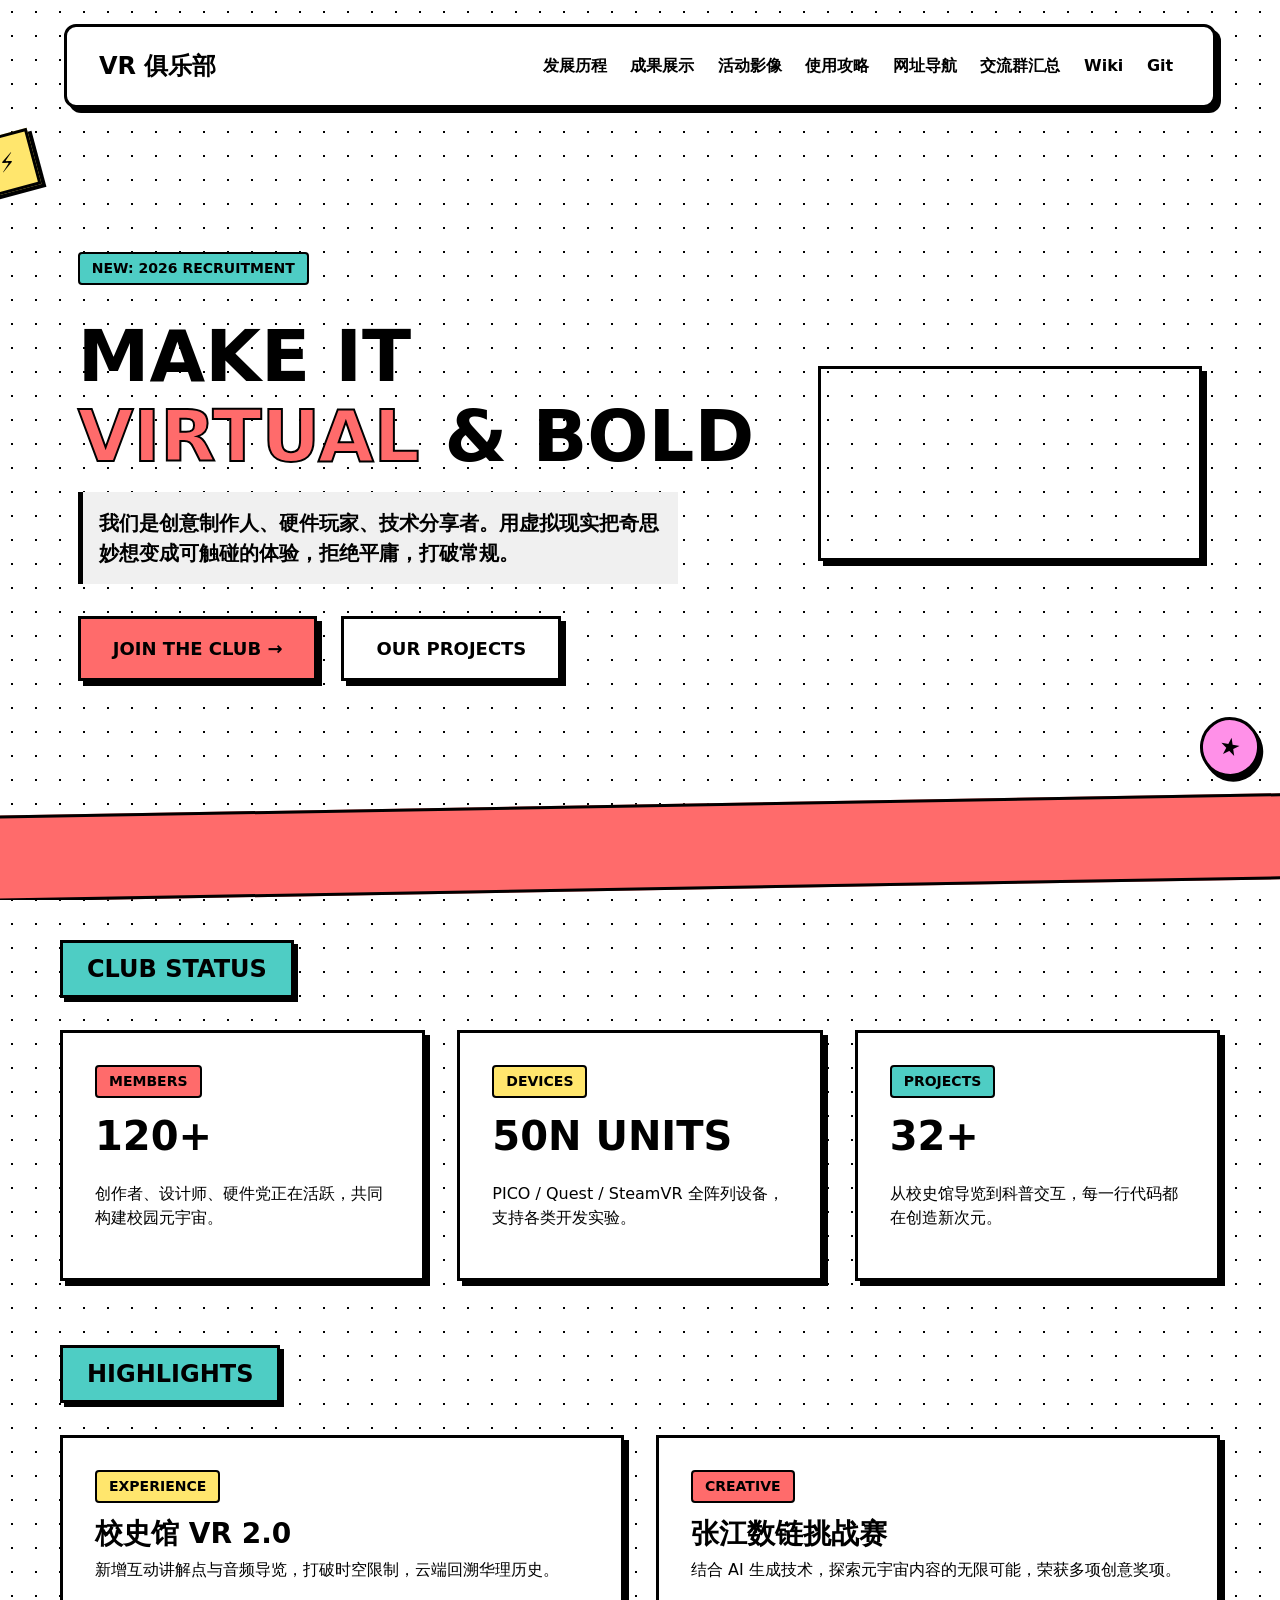
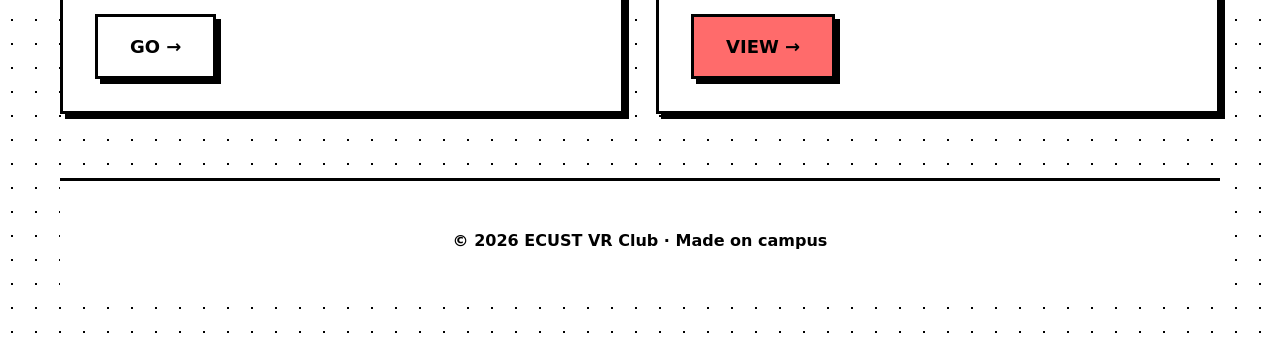
==== commit 1c427d64: "细节修复" ====
--- a/index.html
+++ b/index.html
@@ -13,7 +13,7 @@
         <nav class="nb-nav">
             <a class="navbar-brand" href="index.html">VR 俱乐部</a>
             <div class="d-flex flex-wrap gap-2">
-                <a class="nav-link" href="about.html">社团简介</a>
+                <a class="nav-link d-none" href="about.html">社团简介</a>
                 <a class="nav-link" href="history.html">发展历程</a>
                 <a class="nav-link" href="cgzs.html">成果展示</a>
                 <a class="nav-link" href="hdyx.html">活动影像</a>
--- a/css/brutal.css
+++ b/css/brutal.css
@@ -182,8 +182,12 @@
   grid-template-columns: repeat(auto-fit, minmax(300px, 1fr));
   gap: 2rem;
   align-items: start;
-  grid-auto-rows: auto;
-  grid-auto-flow: dense;
+}
+
+.nb-grid-equal-height {
+  grid-auto-rows: 1fr;
+  grid-auto-flow: unset;
+  align-items: stretch;
 }
 
 .nb-card {
@@ -485,6 +489,115 @@
 .nb-btn:active, .nb-card:active {
   transform: translate(2px, 2px);
   box-shadow: 2px 2px 0 var(--ink);
+}
+
+/* Showcase */
+.nb-showcase-layout {
+  display: flex;
+  flex-direction: column;
+  gap: 2rem;
+}
+
+.nb-featured-photo-grid {
+  display: grid;
+  grid-template-columns: 1fr;
+  gap: 2rem;
+}
+
+.nb-photo-project {
+  display: grid;
+  grid-template-columns: minmax(0, 1fr) clamp(140px, 16vw, 200px);
+  grid-template-areas:
+    "copy qr"
+    "gallery gallery";
+  gap: 1.5rem;
+  align-items: stretch;
+  padding: 1.5rem;
+}
+
+.nb-photo-project-copy {
+  grid-area: copy;
+  display: flex;
+  flex-direction: column;
+  align-items: flex-start;
+  gap: 0.25rem;
+}
+
+.nb-photo-project-copy p {
+  margin-bottom: 1rem;
+}
+
+.nb-photo-project-copy .nb-btn {
+  margin-top: auto;
+}
+
+.nb-photo-project-qr {
+  grid-area: qr;
+  display: flex;
+  align-items: flex-start;
+  justify-content: flex-end;
+  align-self: start;
+  padding-top: 1.75rem;
+}
+
+.nb-photo-project-qr .nb-photo-shot-cover {
+  width: 100%;
+  height: auto;
+}
+
+.nb-photo-gallery {
+  grid-area: gallery;
+  display: grid;
+  gap: 0.9rem;
+  min-width: 0;
+}
+
+.nb-photo-gallery-triple {
+  grid-template-columns: repeat(2, minmax(0, 1fr));
+  align-items: stretch;
+}
+
+.nb-photo-gallery-double {
+  grid-template-columns: 1fr;
+  align-items: stretch;
+}
+
+.nb-photo-shot {
+  width: 100%;
+  height: 100%;
+  object-fit: contain;
+  background: #f4f4f4;
+  padding: 0.4rem;
+}
+
+.nb-photo-shot-cover {
+  aspect-ratio: 1 / 1;
+}
+
+.nb-photo-shot-wide {
+  aspect-ratio: 2 / 1;
+}
+
+.nb-compact-project-row {
+  display: grid;
+  grid-template-columns: repeat(3, minmax(0, 1fr));
+  gap: 1.5rem;
+}
+
+.nb-compact-project-card {
+  display: flex;
+  flex-direction: column;
+  height: 100%;
+}
+
+.nb-compact-project-card p {
+  margin-bottom: 1rem;
+}
+
+.nb-compact-project-card .nb-btn,
+.nb-compact-project-card .nb-pill {
+  margin-top: auto;
+  align-self: flex-start;
 }
 
 /* Marquee / Ribbon */
@@ -547,4 +660,19 @@
     max-width: 300px;
   }
   .nb-grid { grid-template-columns: 1fr; }
-}
+  .nb-featured-photo-grid,
+  .nb-compact-project-row {
+    grid-template-columns: 1fr;
+  }
+  .nb-photo-project {
+    grid-template-columns: 1fr;
+    grid-template-areas:
+      "copy"
+      "qr"
+      "gallery";
+  }
+  .nb-photo-gallery-triple,
+  .nb-photo-gallery-double {
+    grid-template-columns: 1fr;
+  }
+}
